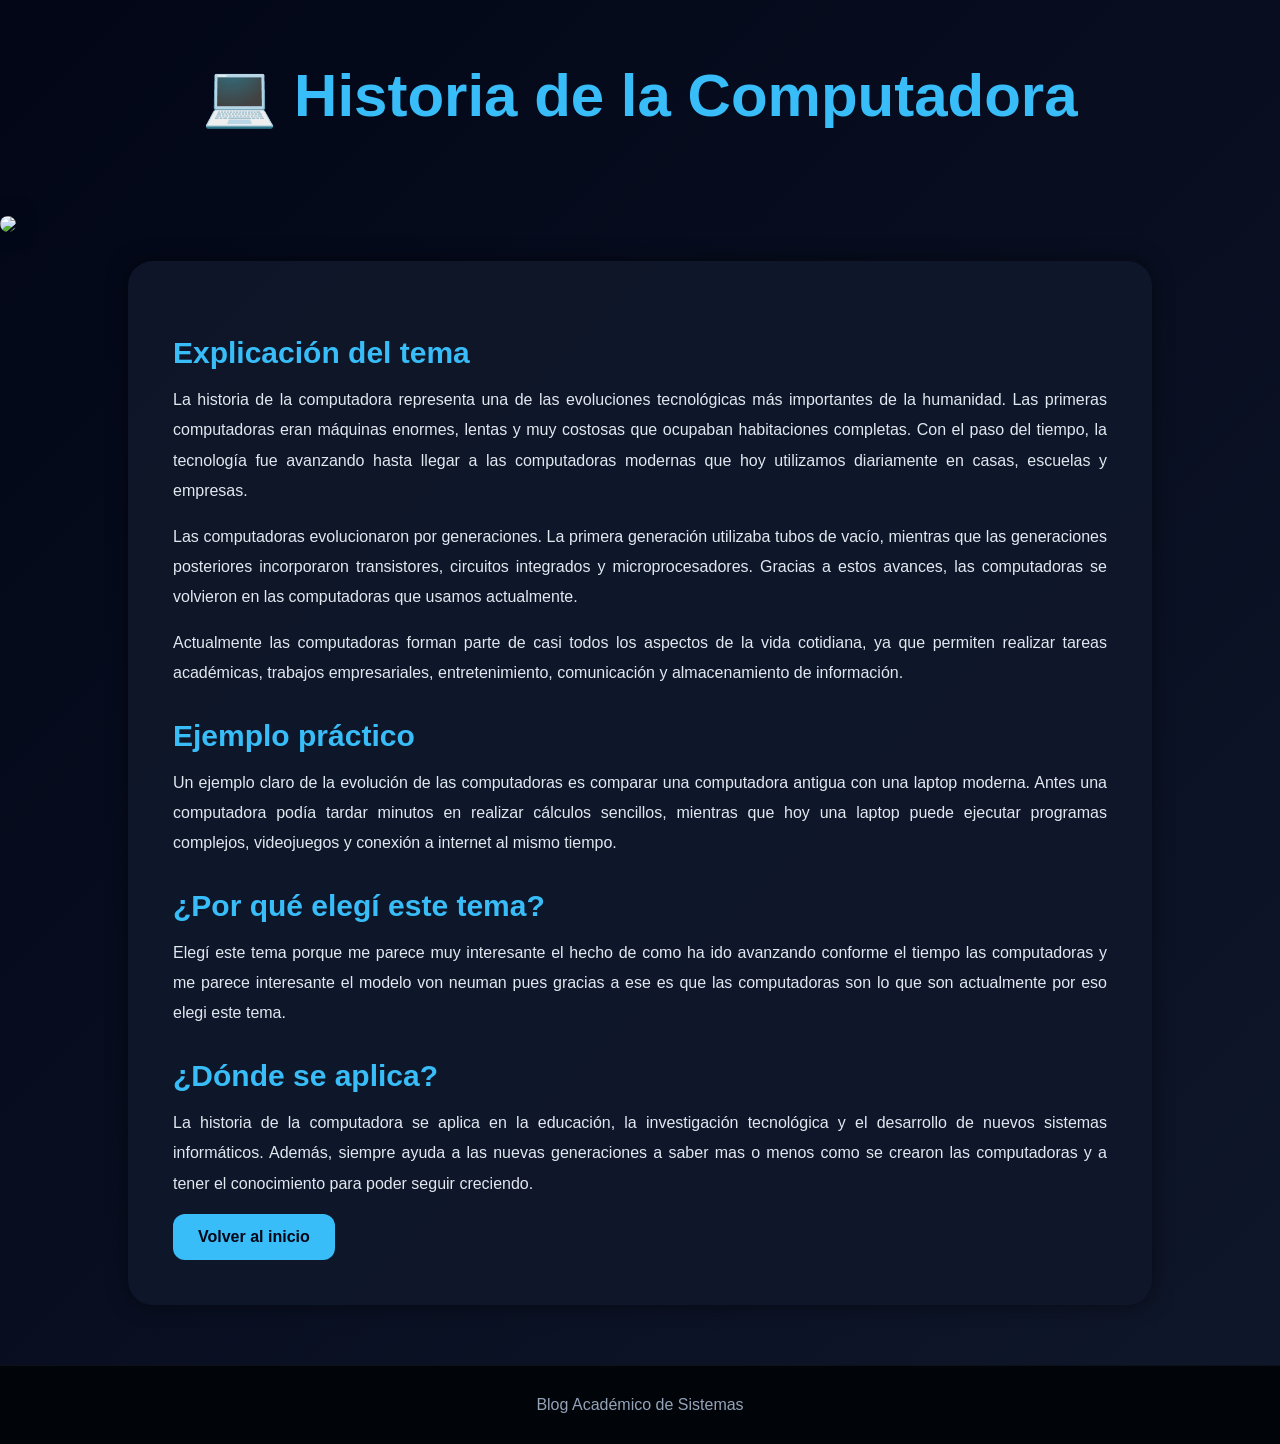
==== tema1.html @ 49bfb9c3 "Add files via upload" ====
<!DOCTYPE html>
<html lang="es">
<head>
    <meta charset="UTF-8">
    <title>Historia de la Computadora</title>
    <link rel="stylesheet" href="estilos.css">
</head>
<body>

<header>
    <h1>💻 Historia de la Computadora</h1>
</header>

<img src="imagenes/historia.jpg">

<section class="contenido">

<h2>Explicación del tema</h2>
<p>
La historia de la computadora representa una de las evoluciones tecnológicas más importantes de la humanidad. Las primeras computadoras eran máquinas enormes, lentas y muy costosas que ocupaban habitaciones completas. Con el paso del tiempo, la tecnología fue avanzando hasta llegar a las computadoras modernas que hoy utilizamos diariamente en casas, escuelas y empresas.
</p>

<p>
Las computadoras evolucionaron por generaciones. La primera generación utilizaba tubos de vacío, mientras que las generaciones posteriores incorporaron transistores, circuitos integrados y microprocesadores. Gracias a estos avances, las computadoras se volvieron en las computadoras que usamos actualmente.
</p>

<p>
Actualmente las computadoras forman parte de casi todos los aspectos de la vida cotidiana, ya que permiten realizar tareas académicas, trabajos empresariales, entretenimiento, comunicación y almacenamiento de información.
</p>

<h2>Ejemplo práctico</h2>
<p>
Un ejemplo claro de la evolución de las computadoras es comparar una computadora antigua con una laptop moderna. Antes una computadora podía tardar minutos en realizar cálculos sencillos, mientras que hoy una laptop puede ejecutar programas complejos, videojuegos y conexión a internet al mismo tiempo.
</p>

<h2>¿Por qué elegí este tema?</h2>
<p>
Elegí este tema porque me parece muy interesante el hecho de como ha ido avanzando conforme el tiempo las computadoras y me parece interesante el modelo von neuman pues gracias a ese es que las computadoras son lo que son actualmente por eso elegi este tema.
</p>

<h2>¿Dónde se aplica?</h2>
<p>
La historia de la computadora se aplica en la educación, la investigación tecnológica y el desarrollo de nuevos sistemas informáticos. Además, siempre ayuda a las nuevas generaciones a saber mas o menos como se crearon las computadoras y a tener el conocimiento para poder seguir creciendo.
</p>

<a class="boton" href="index.html">Volver al inicio</a>

</section>

<footer>
    <p>Blog Académico de Sistemas</p>
</footer>

</body>
</html>
---- estilos.css ----
html{
    scroll-behavior: smooth;
}

*{
    margin: 0;
    padding: 0;
    box-sizing: border-box;
}



body{
    font-family: 'Segoe UI', sans-serif;
    background: linear-gradient(135deg,#020617,#0f172a);
    color: white;
}
nav{
    width: 100%;
    padding: 20px 8%;
    display: flex;
    justify-content: space-between;
    align-items: center;
    position: fixed;
    background: rgba(2,6,23,0.7);
    backdrop-filter: blur(10px);
    z-index: 1000;
}

.logo{
    font-size: 28px;
    font-weight: bold;
    color: #38bdf8;
}

nav ul{
    display: flex;
    list-style: none;
    gap: 25px;
}

nav a{
    text-decoration: none;
    color: white;
    transition: 0.3s;
}

nav a:hover{
    color: #38bdf8;
}
/* HERO */

.hero{
    height: 100vh;
    background:
    linear-gradient(rgba(2,6,23,0.7),
    rgba(2,6,23,0.8)),
    url('https://images.unsplash.com/photo-1518770660439-4636190af475?q=80&w=2070&auto=format&fit=crop');
    background-size: cover;
    background-position: center;
    display: flex;
    justify-content: center;
    align-items: center;
    text-align: center;
    padding: 20px;
}

.hero-contenido{
    max-width: 800px;
}

.hero h1{
    font-size: 80px;
    margin-bottom: 20px;
    color: #38bdf8;
    text-shadow: 0px 0px 20px rgba(56,189,248,0.5);
}

.hero p{
    font-size: 22px;
    line-height: 1.8;
    color: #e2e8f0;
    margin-bottom: 30px;
}

.hero-btn{
    display: inline-block;
    text-decoration: none;
    background: #38bdf8;
    color: #020617;
    padding: 15px 30px;
    border-radius: 12px;
    font-weight: bold;
    transition: 0.3s;
}

.hero-btn:hover{
    background: white;
    transform: scale(1.05);
}

/* CONTENEDOR */

.contenedor{
    width: 90%;
    margin: auto;
    display: flex;
    flex-wrap: wrap;
    justify-content: center;
    gap: 30px;
    padding-top: 80px;
    padding-bottom: 80px;
}

/* TARJETAS */

.tarjeta{
    background: rgba(255,255,255,0.05);
    width: 320px;
    padding: 30px;
    border-radius: 20px;
    border: 1px solid rgba(255,255,255,0.08);
    backdrop-filter: blur(10px);
    transition: 0.4s;
    box-shadow: 0px 0px 20px rgba(0,0,0,0.4);
    display: flex;
flex-direction: column;
justify-content: space-between;
}

.tarjeta:hover{
    transform: translateY(-12px);
    box-shadow: 0px 0px 25px rgba(56,189,248,0.4);
}

.tarjeta h2{
    color: #38bdf8;
    margin-bottom: 15px;
    font-size: 28px;
}

.tarjeta p{
    color: #cbd5e1;
    line-height: 1.7;
    margin-bottom: 25px;
    animation: aparecer 1s ease;
}

.tarjeta a{
    text-decoration: none;
    background: #38bdf8;
    color: #020617;
    padding: 12px 22px;
    border-radius: 10px;
    font-weight: bold;
    transition: 0.3s;
}

.tarjeta a:hover{
    background: white;
}

/* PAGINAS */

header{
    text-align: center;
    padding: 60px 20px;
}

header h1{
    font-size: 60px;
    color: #38bdf8;
}

.contenido{
    width: 80%;
    margin: auto;
    background: rgba(15,23,42,0.95);
    padding: 45px;
    border-radius: 25px;
    margin-bottom: 60px;
    box-shadow: 0px 0px 20px rgba(0,0,0,0.5);
}

.contenido h2{
    color: #38bdf8;
    margin-top: 30px;
    margin-bottom: 15px;
    font-size: 30px;
}

.contenido p{
    color: #e2e8f0;
    line-height: 1.9;
    margin-bottom: 15px;
    text-align: justify;
}

/* IMAGENES */

img{
    width: 100%;
    border-radius: 18px;
    margin-top: 25px;
    margin-bottom: 25px;
    box-shadow: 0px 0px 20px rgba(0,0,0,0.5);
}

/* BOTON */

.boton{
    display: inline-block;
    text-decoration: none;
    background: #38bdf8;
    color: #020617;
    padding: 14px 25px;
    border-radius: 12px;
    font-weight: bold;
    transition: 0.3s;
}

.boton:hover{
    background: white;
}
/* INTRO */

.intro{
    width: 80%;
    margin: auto;
    text-align: center;
    padding-top: 80px;
    padding-bottom: 30px;
}

.intro h2{
    color: #38bdf8;
    font-size: 40px;
    margin-bottom: 20px;
}

.intro p{
    color: #cbd5e1;
    font-size: 18px;
    line-height: 1.8;
}

/* FOOTER */

footer{
    text-align: center;
    padding: 30px;
    background: #010409;
    color: #94a3b8;
    border-top: 1px solid rgba(255,255,255,0.05);
}

/* RESPONSIVE */

@media(max-width:768px){

.hero h1{
    font-size: 50px;
}

.hero p{
    font-size: 18px;
}

.contenido{
    width: 92%;
    padding: 25px;
}

header h1{
    font-size: 40px;
}

}
@keyframes aparecer{

    from{
        opacity: 0;
        transform: translateY(20px);
    }

    to{
        opacity: 1;
        transform: translateY(0);
    }

}
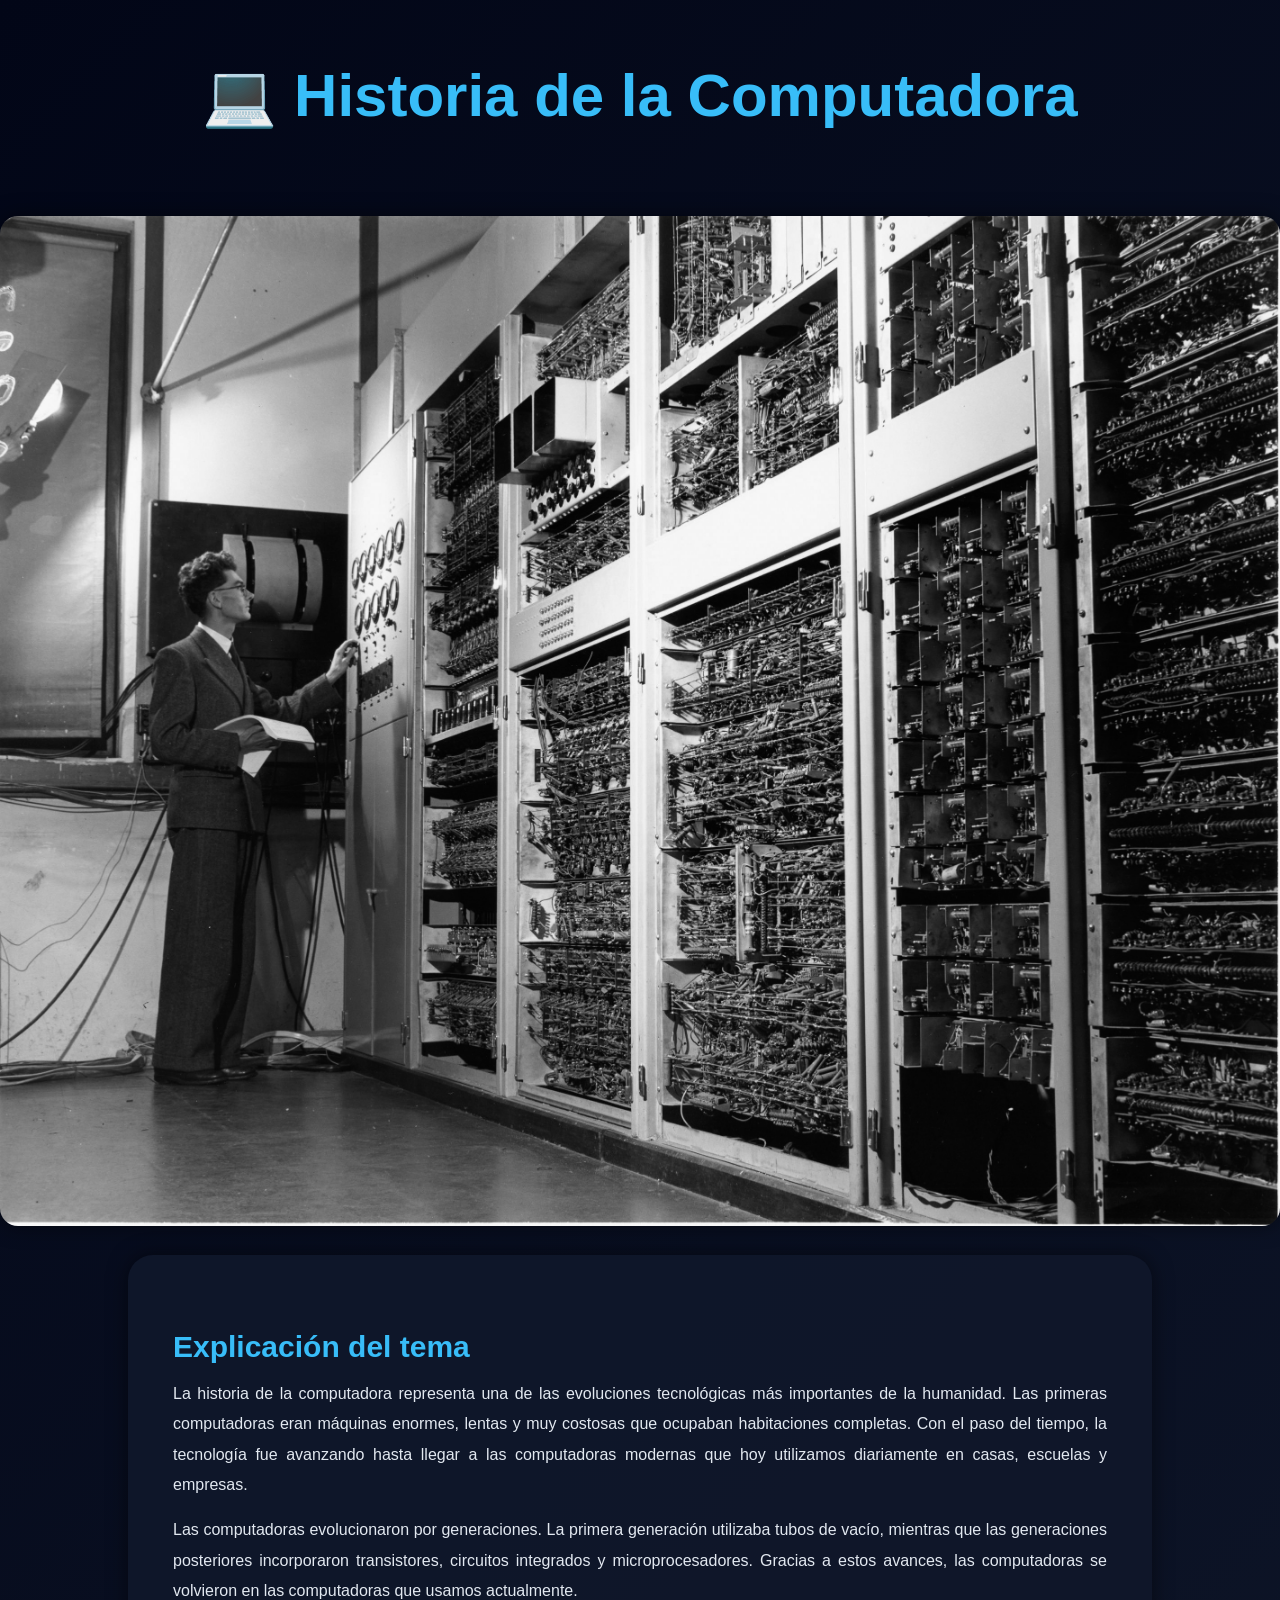
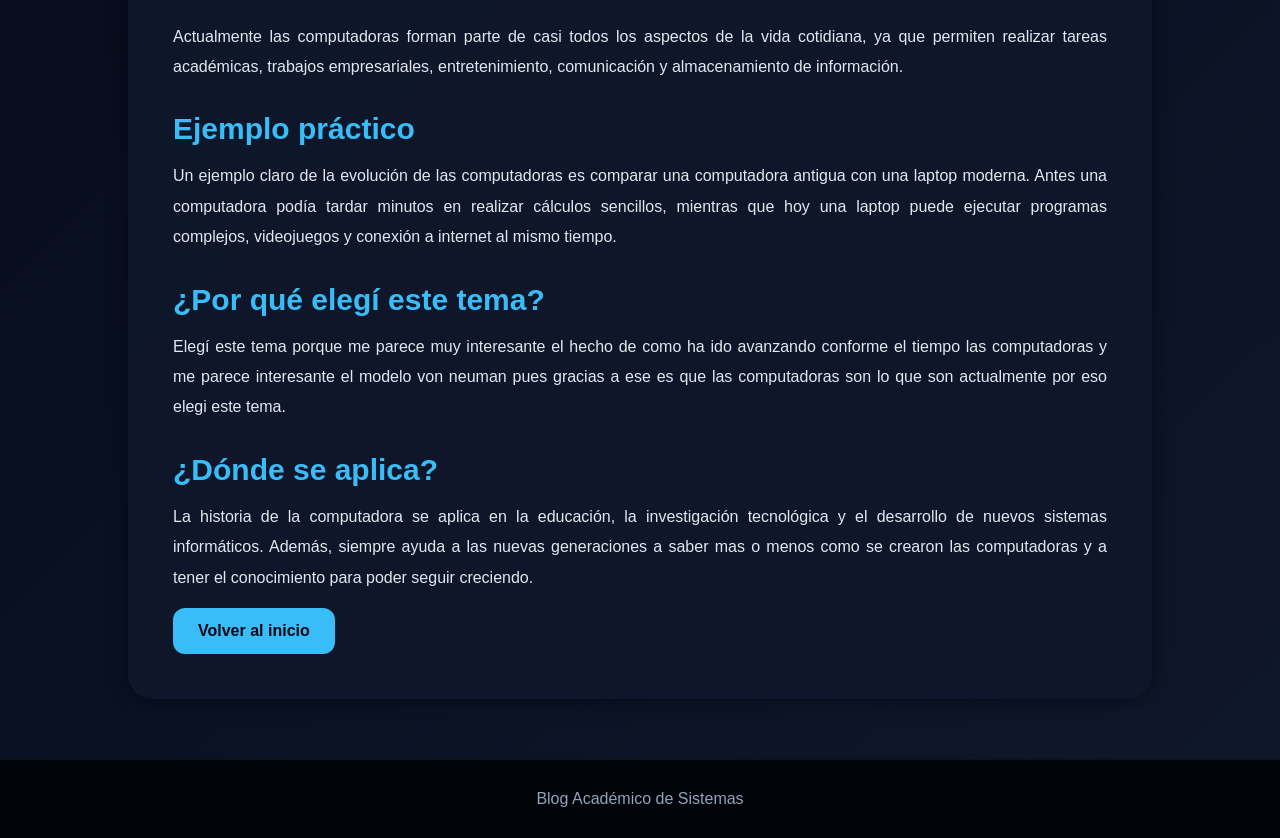
==== commit d60a5128: "Update tema1.html" ====
--- a/tema1.html
+++ b/tema1.html
@@ -11,7 +11,7 @@
     <h1>💻 Historia de la Computadora</h1>
 </header>
 
-<img src="imagenes/historia.jpg">
+<img src="historia.jpg">
 
 <section class="contenido">
 
@@ -52,4 +52,4 @@
 </footer>
 
 </body>
-</html>+</html>
